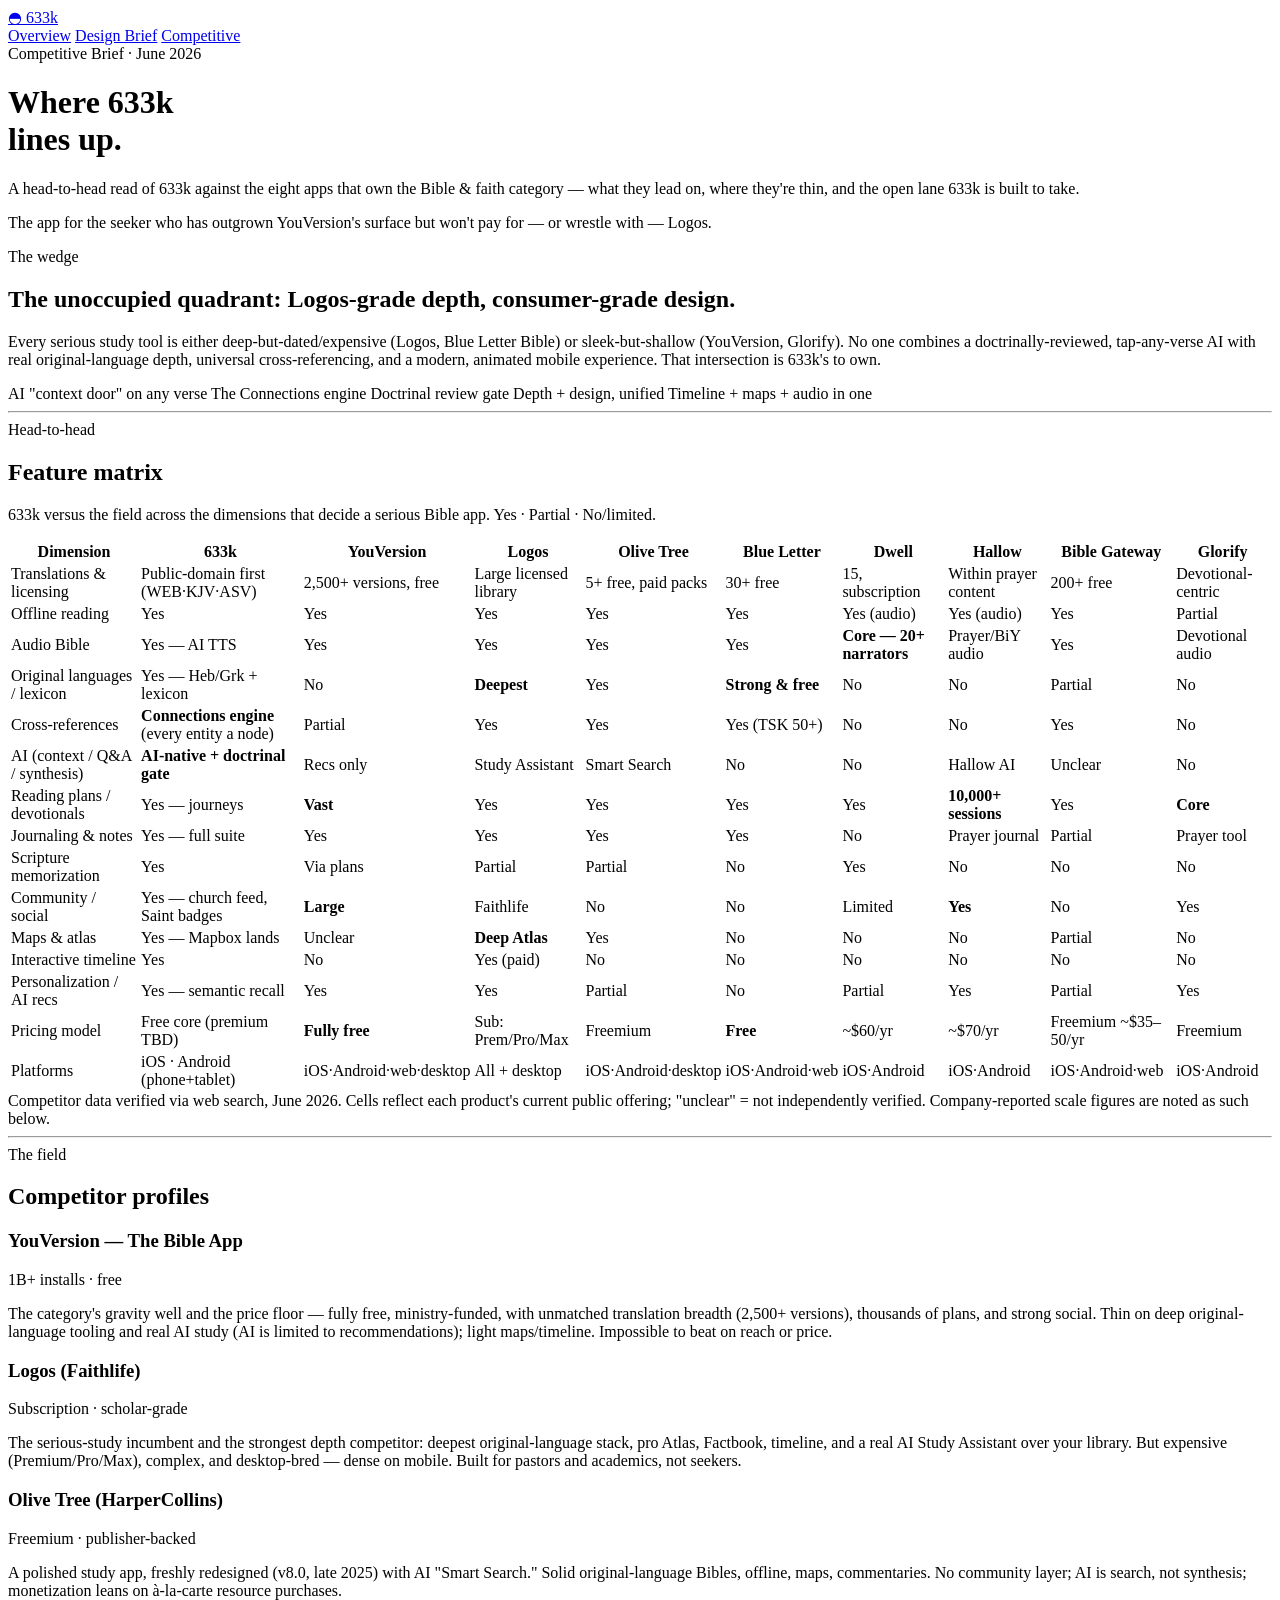
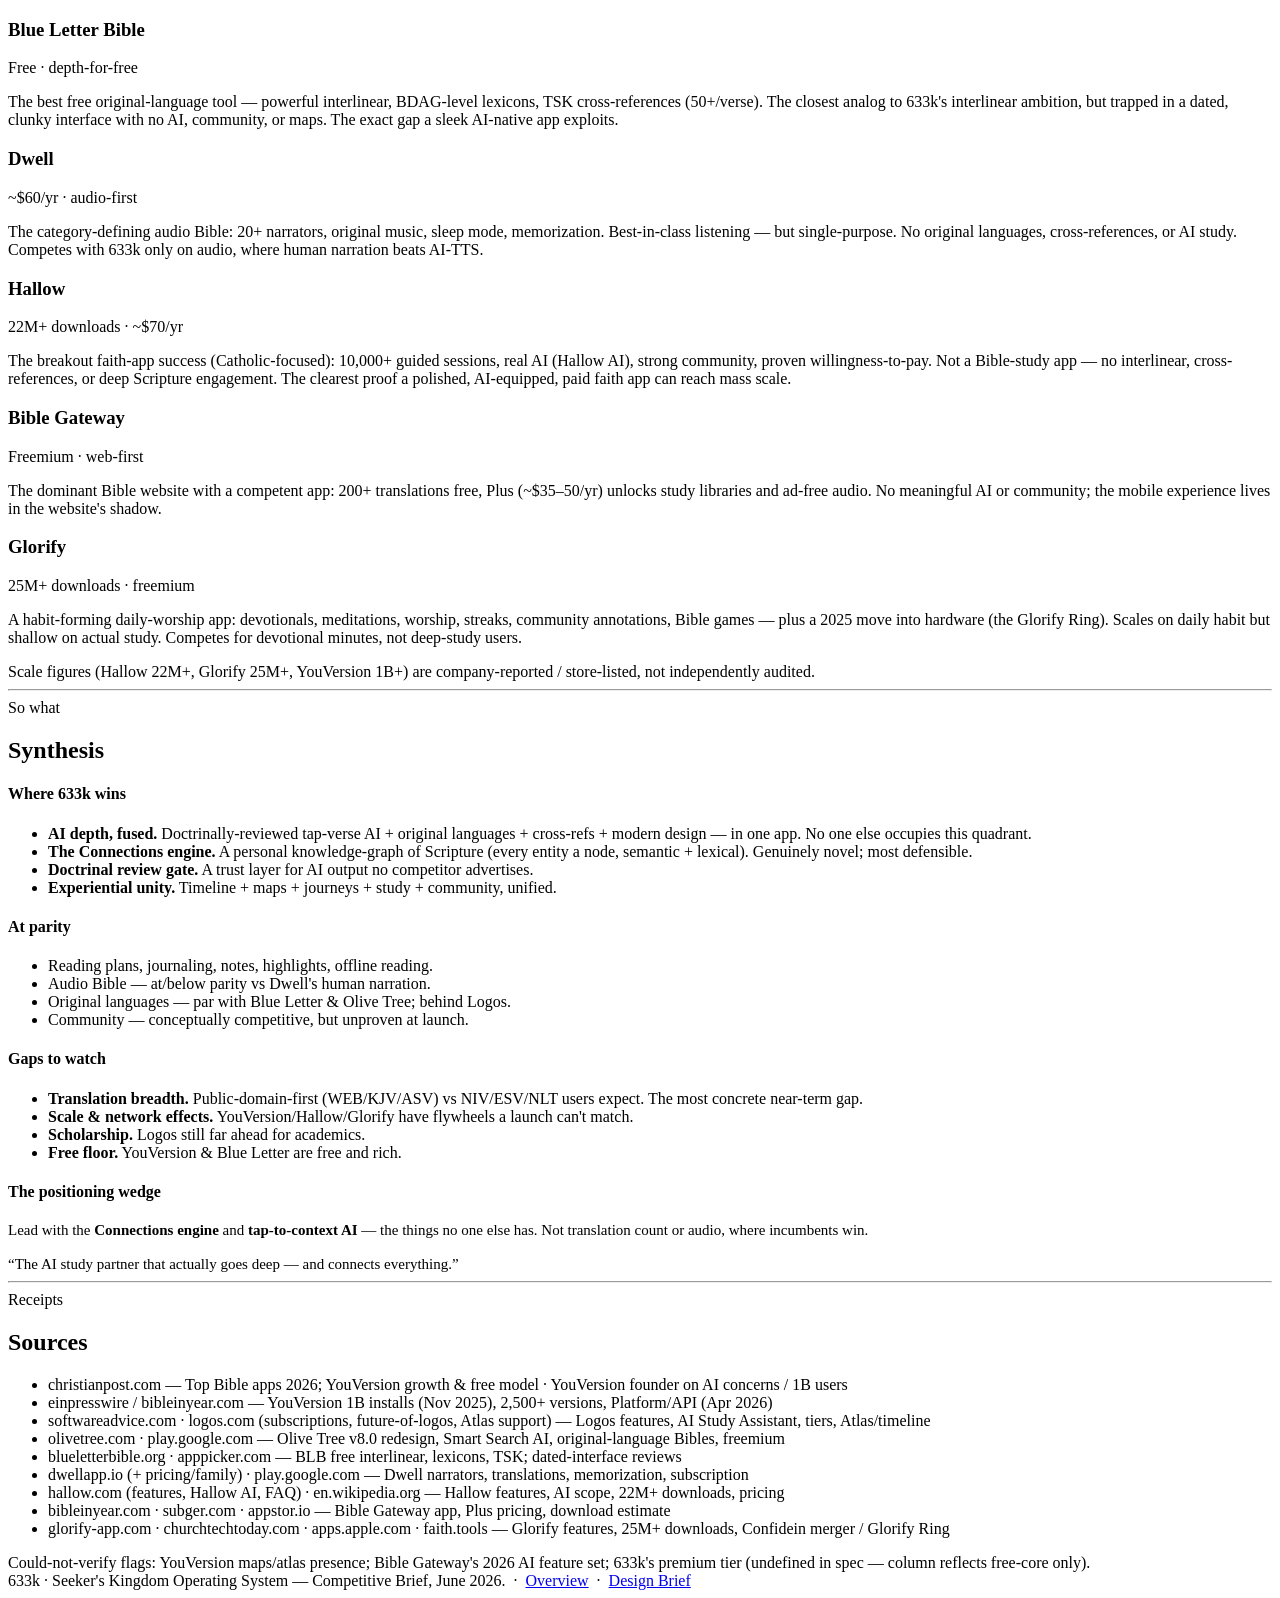
==== competitive-brief.html @ d795e75b "Add files via upload" ====
<!doctype html>
<html lang="en">
<head>
<meta charset="utf-8">
<meta name="viewport" content="width=device-width, initial-scale=1">
<title>633k · Competitive Brief</title>
<meta name="description" content="How 633k (Seeker's Society) lines up head-to-head against YouVersion, Logos, Olive Tree, Blue Letter Bible, Dwell, Hallow, Bible Gateway, and Glorify.">
<link rel="stylesheet" href="assets/styles.css">
</head>
<body>

<nav class="nav"><div class="wrap row">
  <a class="brand" href="index.html"><span class="dot">◓</span> 633k</a>
  <div class="navlinks">
    <a href="index.html">Overview</a>
    <a href="design-brief.html">Design Brief</a>
    <a href="competitive-brief.html">Competitive</a>
  </div>
</div></nav>

<header class="hero"><div class="wrap">
  <div class="kicker">Competitive Brief · June 2026</div>
  <h1>Where 633k<br>lines up.</h1>
  <p class="lede">A head-to-head read of 633k against the eight apps that own the Bible &amp; faith category — what they lead on, where they're thin, and the open lane 633k is built to take.</p>
  <p class="tag">The app for the seeker who has outgrown YouVersion's surface but won't pay for — or wrestle with — Logos.</p>
</div></header>

<section><div class="wrap">
  <div class="eyebrow">The wedge</div>
  <h2>The unoccupied quadrant: Logos-grade depth, consumer-grade design.</h2>
  <p class="sub">Every serious study tool is either deep-but-dated/expensive (Logos, Blue Letter Bible) or sleek-but-shallow (YouVersion, Glorify). No one combines a doctrinally-reviewed, tap-any-verse AI with real original-language depth, universal cross-referencing, and a modern, animated mobile experience. That intersection is 633k's to own.</p>
  <div class="pillrow">
    <span class="pill s">AI "context door" on any verse</span>
    <span class="pill s">The Connections engine</span>
    <span class="pill t">Doctrinal review gate</span>
    <span class="pill t">Depth + design, unified</span>
    <span class="pill">Timeline + maps + audio in one</span>
  </div>
</div></section>

<hr class="divider">

<section><div class="wrap">
  <div class="eyebrow">Head-to-head</div>
  <h2>Feature matrix</h2>
  <p class="sub">633k versus the field across the dimensions that decide a serious Bible app. <span class="yes">Yes</span> · <span class="part">Partial</span> · <span class="no">No/limited</span>.</p>
  <div class="tablewrap"><table>
    <thead><tr>
      <th>Dimension</th><th class="us">633k</th><th>YouVersion</th><th>Logos</th><th>Olive Tree</th><th>Blue Letter</th><th>Dwell</th><th>Hallow</th><th>Bible Gateway</th><th>Glorify</th>
    </tr></thead>
    <tbody>
      <tr><td>Translations &amp; licensing</td><td class="us">Public-domain first (WEB·KJV·ASV)</td><td>2,500+ versions, free</td><td>Large licensed library</td><td>5+ free, paid packs</td><td>30+ free</td><td>15, subscription</td><td>Within prayer content</td><td>200+ free</td><td>Devotional-centric</td></tr>
      <tr><td>Offline reading</td><td class="us"><span class="yes">Yes</span></td><td class="yes">Yes</td><td class="yes">Yes</td><td class="yes">Yes</td><td class="yes">Yes</td><td>Yes (audio)</td><td>Yes (audio)</td><td class="yes">Yes</td><td class="part">Partial</td></tr>
      <tr><td>Audio Bible</td><td class="us">Yes — AI TTS</td><td class="yes">Yes</td><td class="yes">Yes</td><td class="yes">Yes</td><td class="yes">Yes</td><td><b>Core — 20+ narrators</b></td><td>Prayer/BiY audio</td><td>Yes</td><td>Devotional audio</td></tr>
      <tr><td>Original languages / lexicon</td><td class="us"><span class="yes">Yes</span> — Heb/Grk + lexicon</td><td class="no">No</td><td><b>Deepest</b></td><td class="yes">Yes</td><td><b>Strong &amp; free</b></td><td class="no">No</td><td class="no">No</td><td class="part">Partial</td><td class="no">No</td></tr>
      <tr><td>Cross-references</td><td class="us"><b>Connections engine</b> (every entity a node)</td><td class="part">Partial</td><td class="yes">Yes</td><td class="yes">Yes</td><td class="yes">Yes (TSK 50+)</td><td class="no">No</td><td class="no">No</td><td class="yes">Yes</td><td class="no">No</td></tr>
      <tr><td>AI (context / Q&amp;A / synthesis)</td><td class="us"><b>AI-native + doctrinal gate</b></td><td class="part">Recs only</td><td class="yes">Study Assistant</td><td class="part">Smart Search</td><td class="no">No</td><td class="no">No</td><td>Hallow AI</td><td class="no">Unclear</td><td class="no">No</td></tr>
      <tr><td>Reading plans / devotionals</td><td class="us"><span class="yes">Yes</span> — journeys</td><td><b>Vast</b></td><td class="yes">Yes</td><td class="yes">Yes</td><td class="yes">Yes</td><td>Yes</td><td><b>10,000+ sessions</b></td><td class="yes">Yes</td><td><b>Core</b></td></tr>
      <tr><td>Journaling &amp; notes</td><td class="us"><span class="yes">Yes</span> — full suite</td><td class="yes">Yes</td><td class="yes">Yes</td><td class="yes">Yes</td><td class="yes">Yes</td><td class="no">No</td><td>Prayer journal</td><td class="part">Partial</td><td>Prayer tool</td></tr>
      <tr><td>Scripture memorization</td><td class="us"><span class="yes">Yes</span></td><td class="part">Via plans</td><td class="part">Partial</td><td class="part">Partial</td><td class="no">No</td><td class="yes">Yes</td><td class="no">No</td><td class="no">No</td><td class="no">No</td></tr>
      <tr><td>Community / social</td><td class="us"><span class="yes">Yes</span> — church feed, Saint badges</td><td><b>Large</b></td><td>Faithlife</td><td class="no">No</td><td class="no">No</td><td class="part">Limited</td><td><b>Yes</b></td><td class="no">No</td><td class="yes">Yes</td></tr>
      <tr><td>Maps &amp; atlas</td><td class="us"><span class="yes">Yes</span> — Mapbox lands</td><td class="no">Unclear</td><td><b>Deep Atlas</b></td><td class="yes">Yes</td><td class="no">No</td><td class="no">No</td><td class="no">No</td><td class="part">Partial</td><td class="no">No</td></tr>
      <tr><td>Interactive timeline</td><td class="us"><span class="yes">Yes</span></td><td class="no">No</td><td class="yes">Yes (paid)</td><td class="no">No</td><td class="no">No</td><td class="no">No</td><td class="no">No</td><td class="no">No</td><td class="no">No</td></tr>
      <tr><td>Personalization / AI recs</td><td class="us"><span class="yes">Yes</span> — semantic recall</td><td class="yes">Yes</td><td class="yes">Yes</td><td class="part">Partial</td><td class="no">No</td><td class="part">Partial</td><td class="yes">Yes</td><td class="part">Partial</td><td class="yes">Yes</td></tr>
      <tr><td>Pricing model</td><td class="us">Free core (premium TBD)</td><td><b>Fully free</b></td><td>Sub: Prem/Pro/Max</td><td>Freemium</td><td><b>Free</b></td><td>~$60/yr</td><td>~$70/yr</td><td>Freemium ~$35–50/yr</td><td>Freemium</td></tr>
      <tr><td>Platforms</td><td class="us">iOS · Android (phone+tablet)</td><td>iOS·Android·web·desktop</td><td>All + desktop</td><td>iOS·Android·desktop</td><td>iOS·Android·web</td><td>iOS·Android</td><td>iOS·Android</td><td>iOS·Android·web</td><td>iOS·Android</td></tr>
    </tbody>
  </table></div>
  <div class="note">Competitor data verified via web search, June 2026. Cells reflect each product's current public offering; "unclear" = not independently verified. Company-reported scale figures are noted as such below.</div>
</div></section>

<hr class="divider">

<section><div class="wrap">
  <div class="eyebrow">The field</div>
  <h2>Competitor profiles</h2>
  <div class="cards">
    <div class="card"><h3>YouVersion — The Bible App</h3><div class="scale">1B+ installs · free</div><p>The category's gravity well and the price floor — fully free, ministry-funded, with unmatched translation breadth (2,500+ versions), thousands of plans, and strong social. Thin on deep original-language tooling and real AI study (AI is limited to recommendations); light maps/timeline. Impossible to beat on reach or price.</p></div>
    <div class="card"><h3>Logos (Faithlife)</h3><div class="scale">Subscription · scholar-grade</div><p>The serious-study incumbent and the strongest depth competitor: deepest original-language stack, pro Atlas, Factbook, timeline, and a real AI Study Assistant over your library. But expensive (Premium/Pro/Max), complex, and desktop-bred — dense on mobile. Built for pastors and academics, not seekers.</p></div>
    <div class="card"><h3>Olive Tree (HarperCollins)</h3><div class="scale">Freemium · publisher-backed</div><p>A polished study app, freshly redesigned (v8.0, late 2025) with AI "Smart Search." Solid original-language Bibles, offline, maps, commentaries. No community layer; AI is search, not synthesis; monetization leans on à-la-carte resource purchases.</p></div>
    <div class="card"><h3>Blue Letter Bible</h3><div class="scale">Free · depth-for-free</div><p>The best free original-language tool — powerful interlinear, BDAG-level lexicons, TSK cross-references (50+/verse). The closest analog to 633k's interlinear ambition, but trapped in a dated, clunky interface with no AI, community, or maps. The exact gap a sleek AI-native app exploits.</p></div>
    <div class="card"><h3>Dwell</h3><div class="scale">~$60/yr · audio-first</div><p>The category-defining audio Bible: 20+ narrators, original music, sleep mode, memorization. Best-in-class listening — but single-purpose. No original languages, cross-references, or AI study. Competes with 633k only on audio, where human narration beats AI-TTS.</p></div>
    <div class="card"><h3>Hallow</h3><div class="scale">22M+ downloads · ~$70/yr</div><p>The breakout faith-app success (Catholic-focused): 10,000+ guided sessions, real AI (Hallow AI), strong community, proven willingness-to-pay. Not a Bible-study app — no interlinear, cross-references, or deep Scripture engagement. The clearest proof a polished, AI-equipped, paid faith app can reach mass scale.</p></div>
    <div class="card"><h3>Bible Gateway</h3><div class="scale">Freemium · web-first</div><p>The dominant Bible website with a competent app: 200+ translations free, Plus (~$35–50/yr) unlocks study libraries and ad-free audio. No meaningful AI or community; the mobile experience lives in the website's shadow.</p></div>
    <div class="card"><h3>Glorify</h3><div class="scale">25M+ downloads · freemium</div><p>A habit-forming daily-worship app: devotionals, meditations, worship, streaks, community annotations, Bible games — plus a 2025 move into hardware (the Glorify Ring). Scales on daily habit but shallow on actual study. Competes for devotional minutes, not deep-study users.</p></div>
  </div>
  <div class="note">Scale figures (Hallow 22M+, Glorify 25M+, YouVersion 1B+) are company-reported / store-listed, not independently audited.</div>
</div></section>

<hr class="divider">

<section><div class="wrap">
  <div class="eyebrow">So what</div>
  <h2>Synthesis</h2>
  <div class="synth">
    <div class="sblock a"><h4>Where 633k wins</h4><ul>
      <li><b>AI depth, fused.</b> Doctrinally-reviewed tap-verse AI + original languages + cross-refs + modern design — in one app. No one else occupies this quadrant.</li>
      <li><b>The Connections engine.</b> A personal knowledge-graph of Scripture (every entity a node, semantic + lexical). Genuinely novel; most defensible.</li>
      <li><b>Doctrinal review gate.</b> A trust layer for AI output no competitor advertises.</li>
      <li><b>Experiential unity.</b> Timeline + maps + journeys + study + community, unified.</li>
    </ul></div>
    <div class="sblock b"><h4>At parity</h4><ul>
      <li>Reading plans, journaling, notes, highlights, offline reading.</li>
      <li>Audio Bible — at/below parity vs Dwell's human narration.</li>
      <li>Original languages — par with Blue Letter &amp; Olive Tree; behind Logos.</li>
      <li>Community — conceptually competitive, but unproven at launch.</li>
    </ul></div>
    <div class="sblock c"><h4>Gaps to watch</h4><ul>
      <li><b>Translation breadth.</b> Public-domain-first (WEB/KJV/ASV) vs NIV/ESV/NLT users expect. The most concrete near-term gap.</li>
      <li><b>Scale &amp; network effects.</b> YouVersion/Hallow/Glorify have flywheels a launch can't match.</li>
      <li><b>Scholarship.</b> Logos still far ahead for academics.</li>
      <li><b>Free floor.</b> YouVersion &amp; Blue Letter are free and rich.</li>
    </ul></div>
    <div class="sblock d"><h4>The positioning wedge</h4><p style="margin:0;font-size:15px">Lead with the <span style="color:var(--shell);font-weight:700">Connections engine</span> and <span style="color:var(--shell);font-weight:700">tap-to-context AI</span> — the things no one else has. Not translation count or audio, where incumbents win. <br><br>“The AI study partner that actually goes deep — and connects everything.”</p></div>
  </div>
</div></section>

<hr class="divider">

<section><div class="wrap">
  <div class="eyebrow">Receipts</div>
  <h2>Sources</h2>
  <ul class="sources">
    <li>christianpost.com — Top Bible apps 2026; YouVersion growth &amp; free model · YouVersion founder on AI concerns / 1B users</li>
    <li>einpresswire / bibleinyear.com — YouVersion 1B installs (Nov 2025), 2,500+ versions, Platform/API (Apr 2026)</li>
    <li>softwareadvice.com · logos.com (subscriptions, future-of-logos, Atlas support) — Logos features, AI Study Assistant, tiers, Atlas/timeline</li>
    <li>olivetree.com · play.google.com — Olive Tree v8.0 redesign, Smart Search AI, original-language Bibles, freemium</li>
    <li>blueletterbible.org · apppicker.com — BLB free interlinear, lexicons, TSK; dated-interface reviews</li>
    <li>dwellapp.io (+ pricing/family) · play.google.com — Dwell narrators, translations, memorization, subscription</li>
    <li>hallow.com (features, Hallow AI, FAQ) · en.wikipedia.org — Hallow features, AI scope, 22M+ downloads, pricing</li>
    <li>bibleinyear.com · subger.com · appstor.io — Bible Gateway app, Plus pricing, download estimate</li>
    <li>glorify-app.com · churchtechtoday.com · apps.apple.com · faith.tools — Glorify features, 25M+ downloads, Confidein merger / Glorify Ring</li>
  </ul>
  <div class="note">Could-not-verify flags: YouVersion maps/atlas presence; Bible Gateway's 2026 AI feature set; 633k's premium tier (undefined in spec — column reflects free-core only).</div>
</div></section>

<footer><div class="wrap">
  633k · Seeker's Kingdom Operating System — Competitive Brief, June 2026. &nbsp;·&nbsp; <a href="index.html">Overview</a> &nbsp;·&nbsp; <a href="design-brief.html">Design Brief</a>
</div></footer>

</body>
</html>
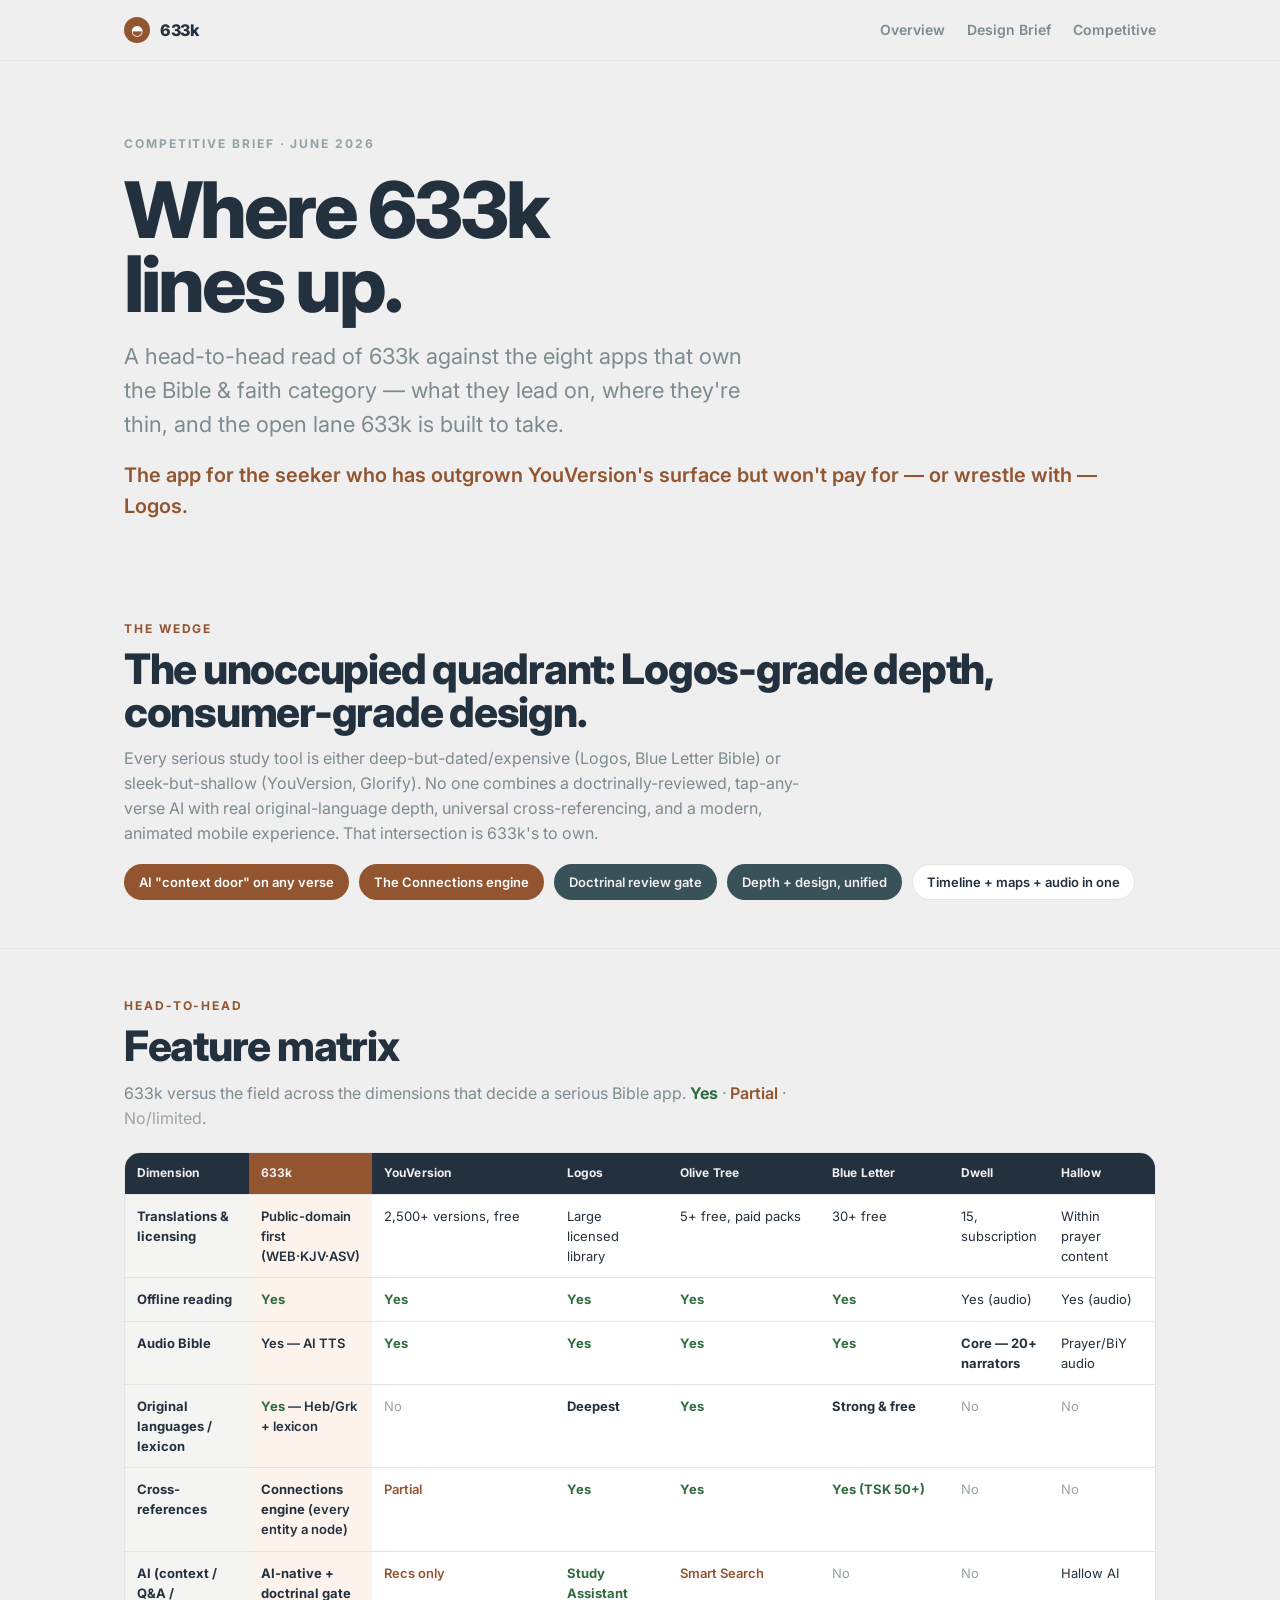
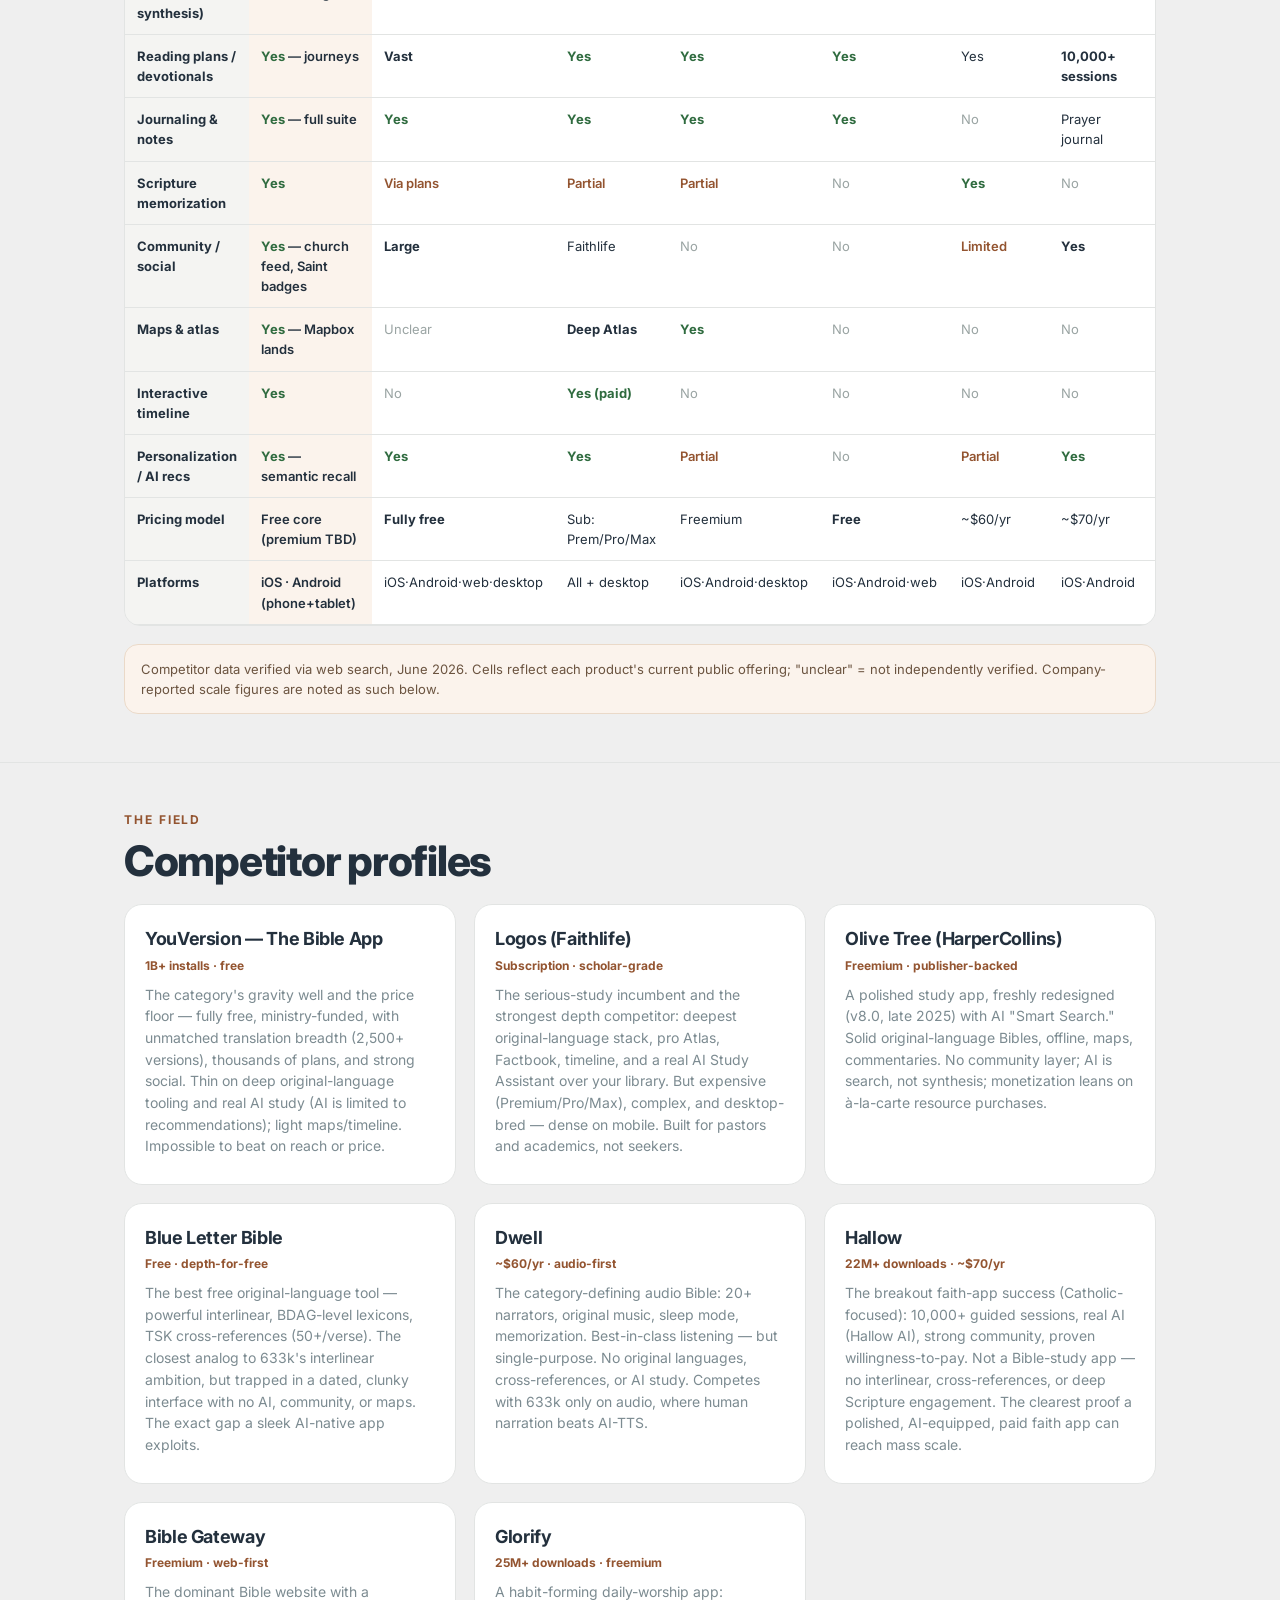
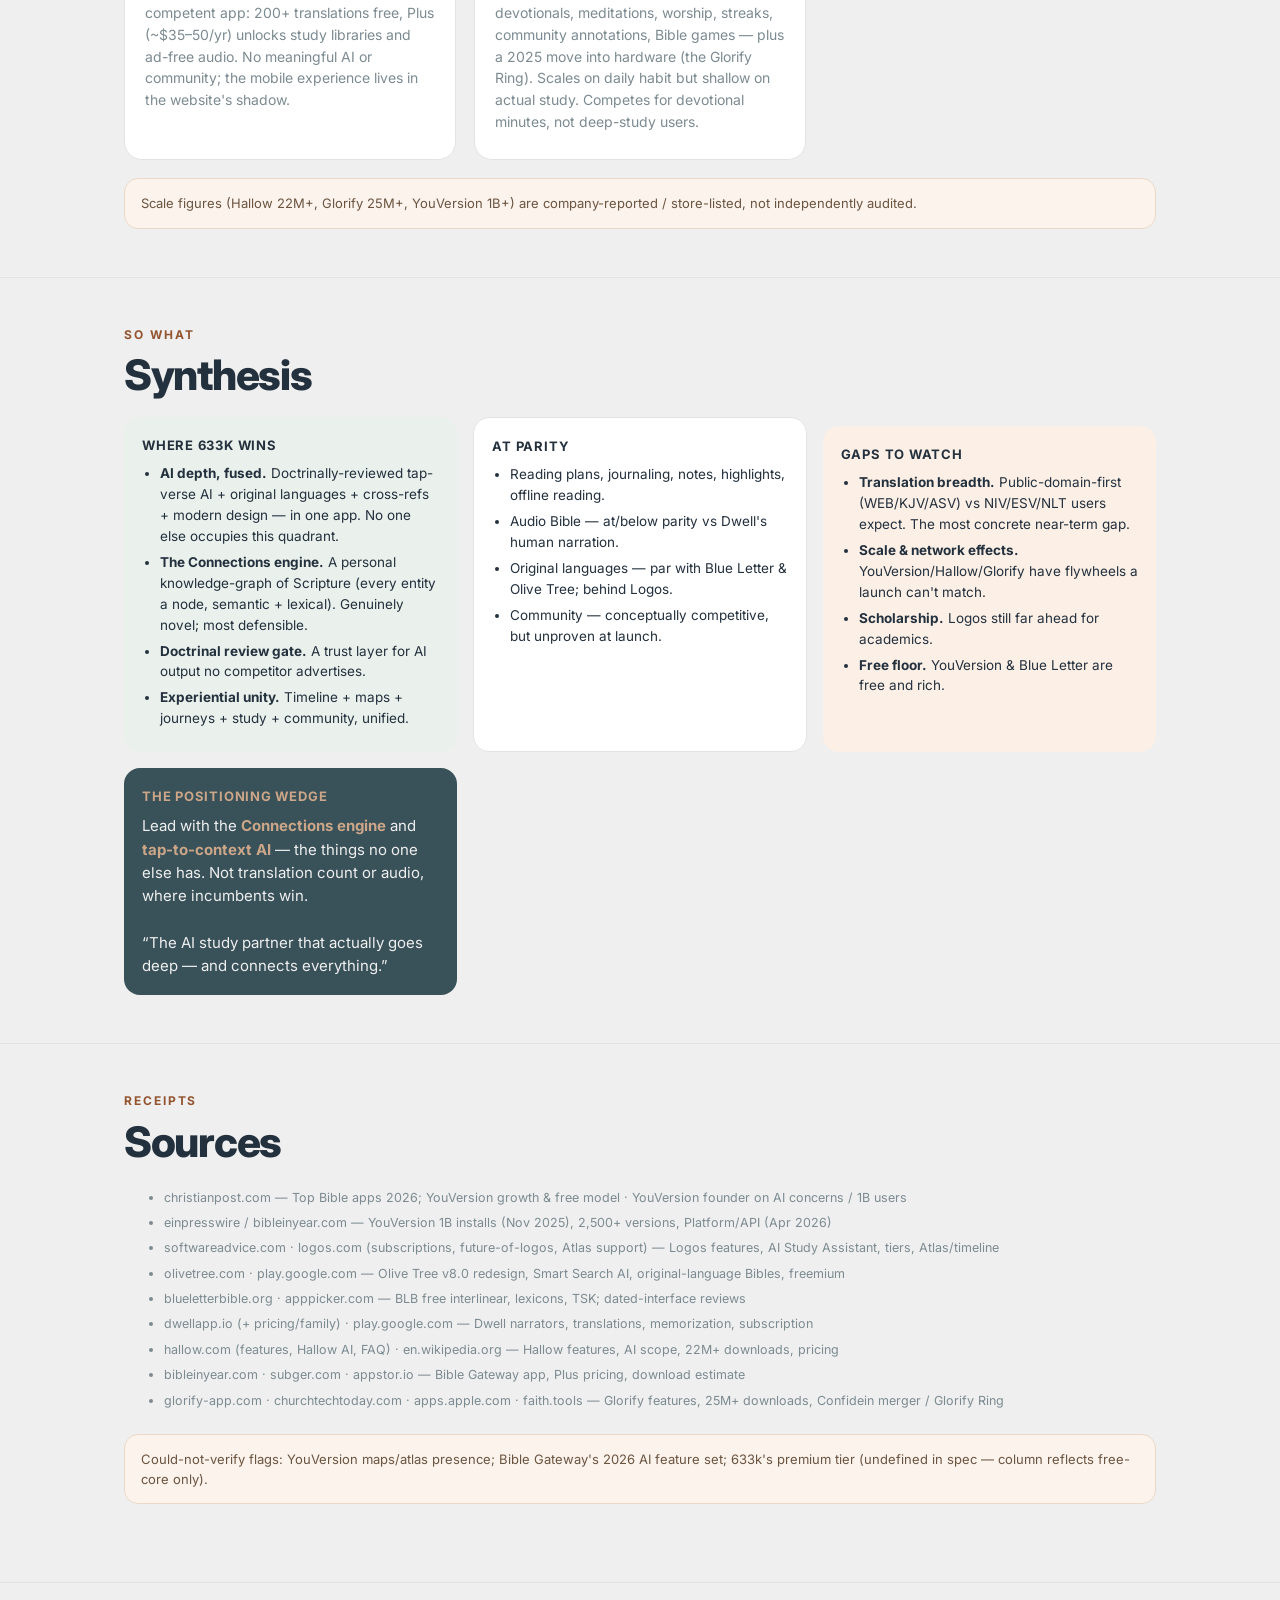
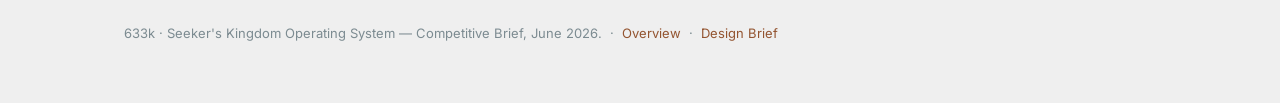
==== commit d85a2e36: "Add files via upload" ====
--- a/competitive-brief.html
+++ b/competitive-brief.html
@@ -5,7 +5,141 @@
 <meta name="viewport" content="width=device-width, initial-scale=1">
 <title>633k · Competitive Brief</title>
 <meta name="description" content="How 633k (Seeker's Society) lines up head-to-head against YouVersion, Logos, Olive Tree, Blue Letter Bible, Dwell, Hallow, Bible Gateway, and Glorify.">
-<link rel="stylesheet" href="assets/styles.css">
+<style>
+/* 633k — Seeker's Kingdom Operating System · showcase styles */
+@import url('https://fonts.googleapis.com/css2?family=Inter:wght@400;500;600;700;800&family=Newsreader:ital,opsz,wght@0,6..72,400;0,6..72,500;1,6..72,400&display=swap');
+
+:root{
+  --midnight:#23303D; --tide:#395159; --mist:#90A3A7; --fog:#EFEFEF;
+  --sunset:#935430; --shell:#CBA688; --ink:#23303D; --muted:#7C8B91;
+  --line:#E2E4E3; --surface:#FFFFFF; --paper:#F4F4F2;
+  --maxw:1080px;
+}
+*{box-sizing:border-box}
+html{scroll-behavior:smooth}
+body{margin:0;background:var(--fog);color:var(--ink);font-family:'Inter',system-ui,sans-serif;-webkit-font-smoothing:antialiased;line-height:1.55}
+a{color:var(--sunset);text-decoration:none}
+a:hover{text-decoration:underline}
+.serif{font-family:'Newsreader',Georgia,serif}
+.wrap{max-width:var(--maxw);margin:0 auto;padding:0 24px}
+
+/* nav */
+.nav{position:sticky;top:0;z-index:30;background:rgba(239,239,239,.86);backdrop-filter:blur(10px);border-bottom:1px solid var(--line)}
+.nav .row{display:flex;align-items:center;justify-content:space-between;height:60px}
+.brand{display:flex;align-items:center;gap:10px;font-weight:800;letter-spacing:-.02em;color:var(--ink)}
+.brand .dot{width:26px;height:26px;border-radius:50%;background:var(--sunset);display:inline-flex;align-items:center;justify-content:center;color:#fff;font-size:14px}
+.navlinks{display:flex;gap:22px;font-weight:600;font-size:14px}
+.navlinks a{color:var(--muted)}
+.navlinks a:hover{color:var(--ink);text-decoration:none}
+
+/* hero */
+.hero{padding:74px 0 40px}
+.kicker{font-size:12px;letter-spacing:.16em;text-transform:uppercase;color:var(--mist);font-weight:700}
+h1{font-size:clamp(40px,7vw,78px);line-height:.95;letter-spacing:-.04em;font-weight:800;margin:.25em 0 .1em}
+.lede{font-size:clamp(17px,2.4vw,22px);color:var(--muted);max-width:640px;margin-top:18px}
+.tag{font-family:'Inter';color:var(--sunset);font-weight:600;font-size:clamp(16px,2.2vw,20px);margin-top:18px}
+.cta{display:inline-flex;gap:10px;flex-wrap:wrap;margin-top:30px}
+.btn{display:inline-block;padding:14px 22px;border-radius:14px;font-weight:700;font-size:15px}
+.btn.solid{background:var(--sunset);color:#fff}
+.btn.dark{background:var(--midnight);color:var(--fog)}
+.btn.ghost{background:transparent;border:1.6px solid var(--line);color:var(--ink)}
+.btn:hover{text-decoration:none;transform:translateY(-1px)}
+
+/* sections */
+section{padding:48px 0}
+.eyebrow{font-size:12px;letter-spacing:.16em;text-transform:uppercase;color:var(--sunset);font-weight:700;margin-bottom:10px}
+h2{font-size:clamp(28px,4vw,42px);line-height:1.02;letter-spacing:-.03em;font-weight:800;margin:0 0 .3em}
+h3{font-size:22px;letter-spacing:-.02em;font-weight:700;margin:0 0 .2em}
+p{margin:.5em 0}
+.sub{color:var(--muted);max-width:680px}
+.divider{height:1px;background:var(--line);border:0;margin:0}
+
+/* feature pills */
+.pillrow{display:flex;flex-wrap:wrap;gap:10px;margin-top:18px}
+.pill{padding:7px 14px;border-radius:999px;font-size:13px;font-weight:600;background:#fff;border:1.4px solid var(--line);color:var(--ink)}
+.pill.s{background:var(--sunset);color:#fff;border-color:transparent}
+.pill.t{background:var(--tide);color:var(--fog);border-color:transparent}
+
+/* journey / screen grid */
+.screens{display:grid;grid-template-columns:repeat(auto-fill,minmax(300px,1fr));gap:26px;margin-top:26px}
+.screen{background:var(--surface);border:1px solid var(--line);border-radius:22px;overflow:hidden;display:flex;flex-direction:column}
+.screen .meta{padding:18px 20px 22px}
+.screen .role{font-size:11px;letter-spacing:.12em;text-transform:uppercase;color:var(--sunset);font-weight:700}
+.screen h3{margin-top:6px;font-size:20px}
+.screen .purpose{font-size:14px;color:var(--ink);margin-top:8px}
+.screen .benefit{font-size:14px;color:var(--muted);margin-top:8px}
+.screen .copy{font-family:'Newsreader',serif;font-style:italic;color:var(--tide);font-size:15px;margin-top:12px;padding-left:12px;border-left:3px solid var(--shell)}
+.screen .flow{font-size:12.5px;color:var(--muted);margin-top:12px;font-weight:600}
+.screen .flow b{color:var(--ink);font-weight:700}
+
+/* phone mockup */
+.frame{background:#0a0c0f;padding:8px;display:flex;justify-content:center}
+.phone{width:100%;max-width:260px;background:#0a0c0f;border-radius:30px;padding:7px}
+.scr{background:var(--fog);border-radius:24px;height:430px;overflow:hidden;display:flex;flex-direction:column;position:relative}
+.sb{display:flex;justify-content:space-between;padding:10px 16px 0;font-size:10px;font-weight:700;color:var(--ink)}
+.body{flex:1;padding:8px 14px 0;overflow:hidden}
+.lab{font-size:9px;letter-spacing:.12em;text-transform:uppercase;color:var(--mist);font-weight:700;margin-top:6px}
+.hd{font-weight:800;font-size:30px;letter-spacing:-.045em;line-height:.94;margin-top:2px;color:var(--ink)}
+.hd.sm{font-size:23px}
+.c{border-radius:15px;padding:11px;margin-top:9px}
+.c .ct{font-weight:700;font-size:14px}
+.c .cs{font-size:11px;margin-top:3px}
+.c.solidT{background:var(--tide);color:var(--fog)} .c.solidT .cs{color:#9FB3B6}
+.c.solidS{background:var(--sunset);color:var(--fog)} .c.solidS .cs{color:#E8D3C2}
+.c.solidM{background:var(--midnight);color:var(--fog)} .c.solidM .cs{color:#90A3A7}
+.c.solidMist{background:var(--mist);color:var(--midnight)} .c.solidMist .cs{color:#3A4A53}
+.c.solidSh{background:var(--shell);color:var(--midnight)} .c.solidSh .cs{color:#6B5440}
+.c.ghostT{background:#fff;border:1.6px solid var(--tide);color:var(--ink)} .c.ghostT .cs{color:var(--muted)}
+.c.ghostS{background:#fff;border:1.6px solid var(--sunset);color:var(--ink)} .c.ghostS .cs{color:var(--muted)}
+.c.ghostM{background:#fff;border:1.6px solid var(--midnight);color:var(--ink)} .c.ghostM .cs{color:var(--muted)}
+.vs{font-family:'Newsreader',serif;font-size:13px;line-height:1.42}
+.row2{display:flex;gap:9px;margin-top:9px}
+.row2 .c{flex:1;margin-top:0}
+.tabs{display:flex;justify-content:space-around;background:#fff;border-top:1px solid #E6E6E5;padding:7px 0 9px;font-size:13px}
+.tabs span{color:var(--mist)}
+.tabs .on{color:var(--sunset)}
+.bign{font-weight:800;font-size:30px;letter-spacing:-.02em;line-height:1}
+.sealed{display:inline-block;color:var(--shell)}
+
+/* tables (competitive) */
+.tablewrap{overflow-x:auto;margin-top:22px;border:1px solid var(--line);border-radius:16px;background:#fff}
+table{border-collapse:collapse;width:100%;min-width:880px;font-size:13px}
+th,td{text-align:left;padding:11px 12px;border-bottom:1px solid var(--line);vertical-align:top}
+thead th{position:sticky;top:0;background:var(--midnight);color:var(--fog);font-weight:700;font-size:12px;letter-spacing:.01em}
+thead th.us{background:var(--sunset)}
+tbody td:first-child{font-weight:700;color:var(--ink);background:var(--paper)}
+tbody td.us{background:#FBF3EC;font-weight:600}
+.yes{color:#2f6b3f;font-weight:700}
+.no{color:#9aa4a3}
+.part{color:var(--sunset);font-weight:600}
+
+/* profile + synthesis cards */
+.cards{display:grid;grid-template-columns:repeat(auto-fill,minmax(300px,1fr));gap:18px;margin-top:22px}
+.card{background:#fff;border:1px solid var(--line);border-radius:18px;padding:20px}
+.card h3{font-size:18px}
+.card .scale{font-size:12px;color:var(--sunset);font-weight:700;margin-top:2px}
+.card p{font-size:14px;color:var(--muted);margin-top:8px}
+.win{background:var(--midnight);color:var(--fog);border:0}
+.win h3{color:#fff}.win p{color:#B9C4C7}
+.win .k{color:var(--shell);font-weight:700}
+.synth{display:grid;grid-template-columns:repeat(auto-fill,minmax(260px,1fr));gap:16px;margin-top:20px}
+.sblock{border-radius:16px;padding:18px}
+.sblock.a{background:#EAF1EC} .sblock.b{background:#fff;border:1px solid var(--line)} .sblock.c{background:#FBEFE6} .sblock.d{background:var(--tide);color:var(--fog)}
+.sblock h4{margin:0 0 8px;font-size:13px;letter-spacing:.06em;text-transform:uppercase}
+.sblock.d h4{color:var(--shell)}
+.sblock ul{margin:0;padding-left:18px;font-size:13.5px}
+.sblock li{margin:5px 0}
+
+/* sources */
+.sources{font-size:12.5px;color:var(--muted);margin-top:18px;columns:1}
+.sources li{margin:6px 0}
+
+/* footer */
+footer{padding:40px 0 60px;border-top:1px solid var(--line);color:var(--muted);font-size:13px;margin-top:30px}
+.note{background:#FBF3EC;border:1px solid #EAD9C8;border-radius:14px;padding:14px 16px;font-size:13px;color:#6B5440;margin-top:18px}
+@media(max-width:640px){.navlinks{display:none}.hero{padding:48px 0 24px}}
+
+</style>
 </head>
 <body>
 
